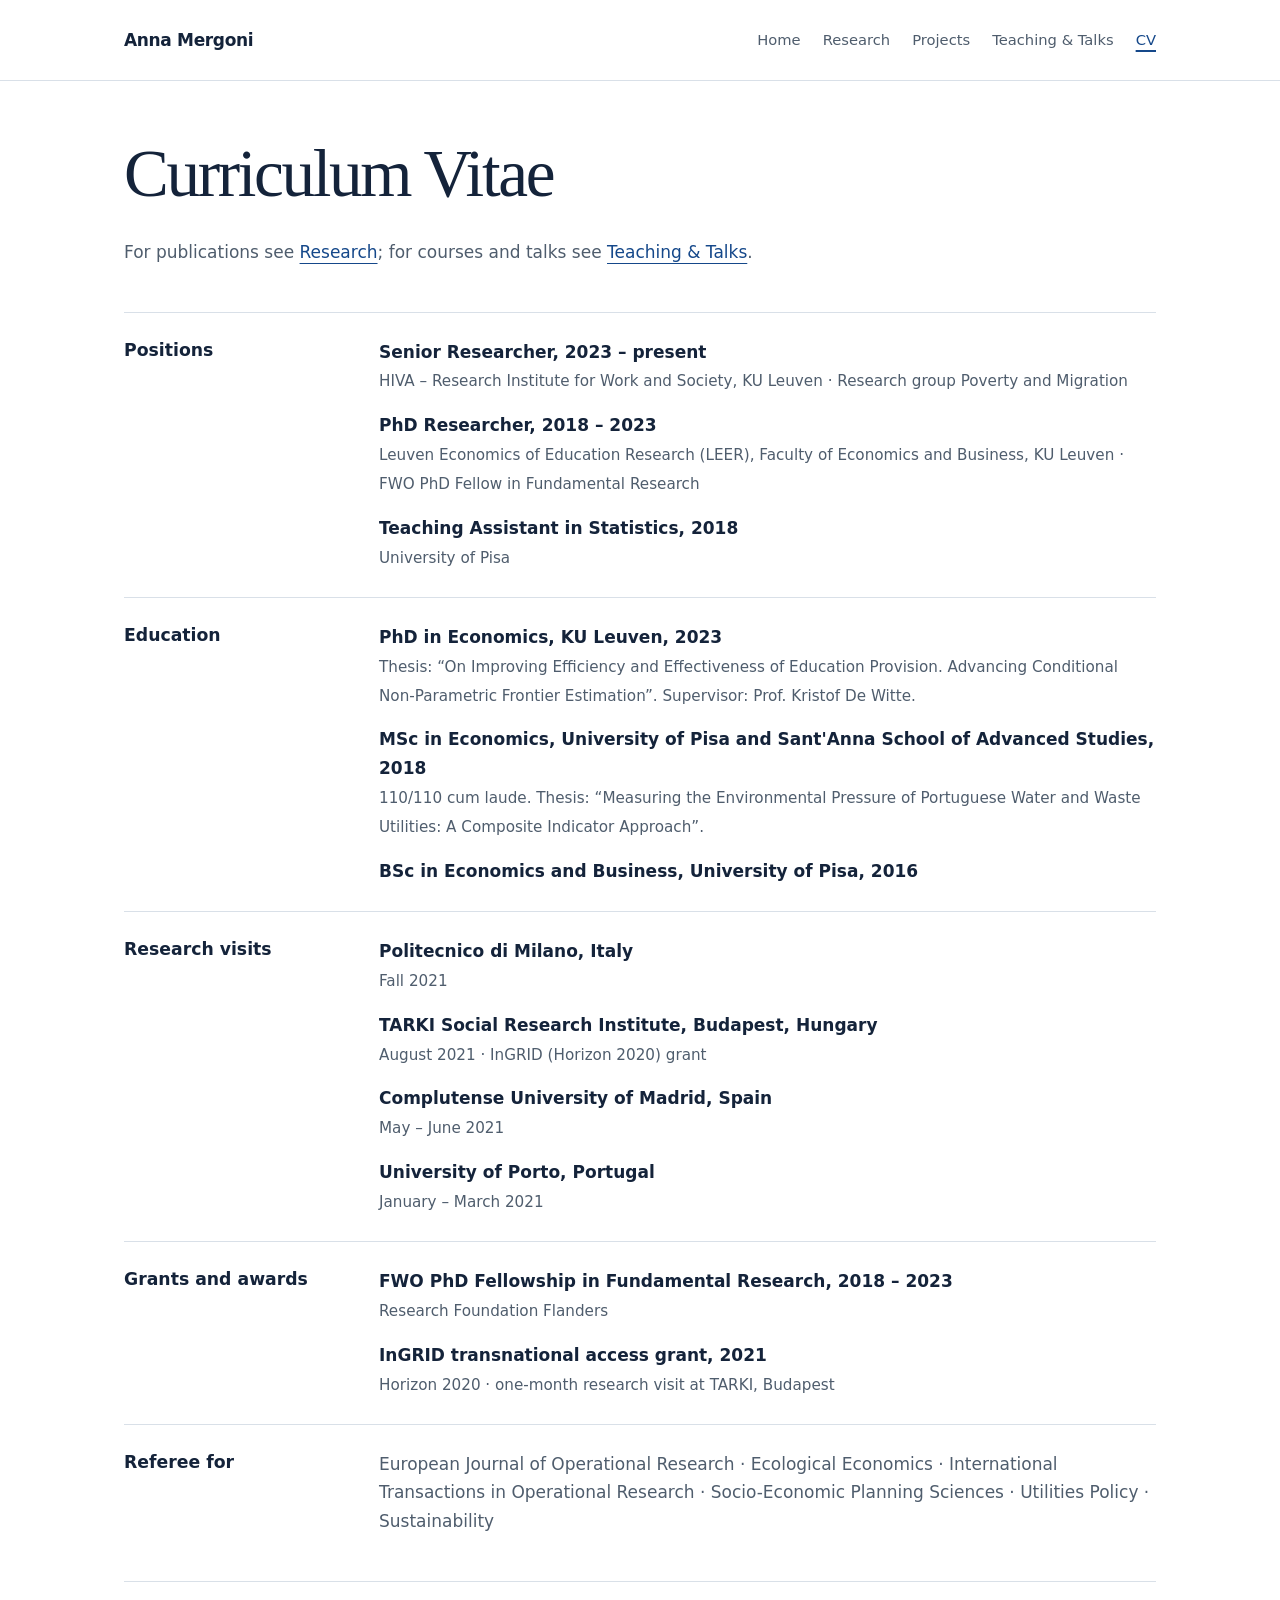
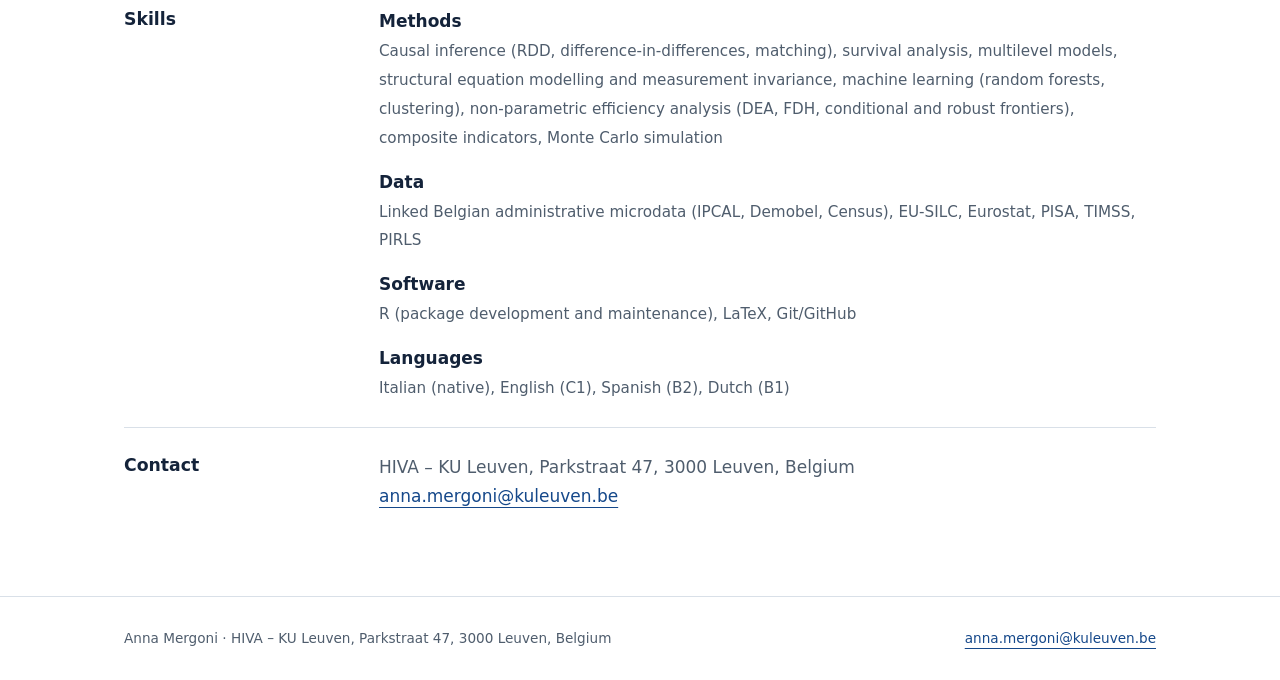
==== cv.html @ 45d725ed "New academic website" ====
<!DOCTYPE html>
<html lang="en">
<head>
  <meta charset="utf-8">
  <meta name="viewport" content="width=device-width, initial-scale=1">
  <title>CV | Anna Mergoni</title>
  <meta name="description" content="Curriculum vitae of Anna Mergoni.">
  <link href="style.css" rel="stylesheet">
</head>

<body>
  <a class="skip" href="#main">Skip to content</a>

  <header>
    <div class="wrap bar">
      <a class="name" href="index.html">Anna Mergoni</a>
      <nav aria-label="Main navigation">
        <a href="index.html">Home</a>
        <a href="research.html">Research</a>
        <a href="projects.html">Projects</a>
        <a href="teaching.html">Teaching &amp; Talks</a>
        <a href="cv.html" aria-current="page">CV</a>
      </nav>
    </div>
  </header>

  <main class="wrap" id="main">
    <div class="page-head">
      <h1>Curriculum Vitae</h1>
      <p>
        For publications see <a href="research.html">Research</a>; for courses and talks see
        <a href="teaching.html">Teaching &amp; Talks</a>.
      </p>
    </div>

    <section class="cv-grid">
      <h2>Positions</h2>
      <div>
        <div class="entry">
          <strong>Senior Researcher, 2023 – present</strong>
          <span>HIVA – Research Institute for Work and Society, KU Leuven · Research group Poverty and Migration</span>
        </div>
        <div class="entry">
          <strong>PhD Researcher, 2018 – 2023</strong>
          <span>Leuven Economics of Education Research (LEER), Faculty of Economics and Business, KU Leuven · FWO PhD Fellow in Fundamental Research</span>
        </div>
        <div class="entry">
          <strong>Teaching Assistant in Statistics, 2018</strong>
          <span>University of Pisa</span>
        </div>
      </div>
    </section>

    <section class="cv-grid">
      <h2>Education</h2>
      <div>
        <div class="entry">
          <strong>PhD in Economics, KU Leuven, 2023</strong>
          <span>Thesis: “On Improving Efficiency and Effectiveness of Education Provision. Advancing Conditional Non-Parametric Frontier Estimation”. Supervisor: Prof. Kristof De Witte.</span>
        </div>
        <div class="entry">
          <strong>MSc in Economics, University of Pisa and Sant'Anna School of Advanced Studies, 2018</strong>
          <span>110/110 cum laude. Thesis: “Measuring the Environmental Pressure of Portuguese Water and Waste Utilities: A Composite Indicator Approach”.</span>
        </div>
        <div class="entry">
          <strong>BSc in Economics and Business, University of Pisa, 2016</strong>
        </div>
      </div>
    </section>

    <section class="cv-grid">
      <h2>Research visits</h2>
      <div>
        <div class="entry"><strong>Politecnico di Milano, Italy</strong><span>Fall 2021</span></div>
        <div class="entry"><strong>TARKI Social Research Institute, Budapest, Hungary</strong><span>August 2021 · InGRID (Horizon 2020) grant</span></div>
        <div class="entry"><strong>Complutense University of Madrid, Spain</strong><span>May – June 2021</span></div>
        <div class="entry"><strong>University of Porto, Portugal</strong><span>January – March 2021</span></div>
      </div>
    </section>

    <section class="cv-grid">
      <h2>Grants and awards</h2>
      <div>
        <div class="entry">
          <strong>FWO PhD Fellowship in Fundamental Research, 2018 – 2023</strong>
          <span>Research Foundation Flanders</span>
        </div>
        <div class="entry">
          <strong>InGRID transnational access grant, 2021</strong>
          <span>Horizon 2020 · one-month research visit at TARKI, Budapest</span>
        </div>
      </div>
    </section>

    <section class="cv-grid">
      <h2>Referee for</h2>
      <p class="quiet">
        European Journal of Operational Research · Ecological Economics · International Transactions in
        Operational Research · Socio-Economic Planning Sciences · Utilities Policy · Sustainability
      </p>
    </section>

    <section class="cv-grid">
      <h2>Skills</h2>
      <div>
        <div class="entry">
          <strong>Methods</strong>
          <span>Causal inference (RDD, difference-in-differences, matching), survival analysis, multilevel models, structural equation modelling and measurement invariance, machine learning (random forests, clustering), non-parametric efficiency analysis (DEA, FDH, conditional and robust frontiers), composite indicators, Monte Carlo simulation</span>
        </div>
        <div class="entry">
          <strong>Data</strong>
          <span>Linked Belgian administrative microdata (IPCAL, Demobel, Census), EU-SILC, Eurostat, PISA, TIMSS, PIRLS</span>
        </div>
        <div class="entry">
          <strong>Software</strong>
          <span>R (package development and maintenance), LaTeX, Git/GitHub</span>
        </div>
        <div class="entry">
          <strong>Languages</strong>
          <span>Italian (native), English (C1), Spanish (B2), Dutch (B1)</span>
        </div>
      </div>
    </section>

    <section class="cv-grid">
      <h2>Contact</h2>
      <p class="quiet">
        HIVA – KU Leuven, Parkstraat 47, 3000 Leuven, Belgium<br>
        <a href="mailto:anna.mergoni@kuleuven.be">anna.mergoni@kuleuven.be</a>
      </p>
    </section>
  </main>

  <footer>
    <div class="wrap">
      <span>Anna Mergoni · HIVA – KU Leuven, Parkstraat 47, 3000 Leuven, Belgium</span>
      <a href="mailto:anna.mergoni@kuleuven.be">anna.mergoni@kuleuven.be</a>
    </div>
  </footer>
</body>
</html>
---- style.css ----
/* Anna Mergoni — personal academic website */

:root {
  --ink: #14233a;
  --muted: #4f5d6d;
  --accent: #15488a;
  --line: #d9e0e8;
  --pale: #f1f5fa;
  --paper: #ffffff;
}

* { box-sizing: border-box; }

html { scroll-behavior: smooth; scroll-padding-top: 100px; }

body {
  margin: 0;
  color: var(--ink);
  background: var(--paper);
  font: 17px/1.7 system-ui, -apple-system, BlinkMacSystemFont, "Segoe UI", sans-serif;
}

a { color: var(--accent); text-underline-offset: 5px; }
a:hover { color: var(--ink); }
a:focus-visible, summary:focus-visible { outline: 3px solid var(--accent); outline-offset: 6px; }

h1, h2, h3, p { margin-top: 0; }
h1, h2, h3 { font-family: Georgia, "Times New Roman", serif; font-weight: 400; line-height: 1.14; }
h1 { font-size: clamp(3rem, 7vw, 5.4rem); letter-spacing: -.035em; margin-bottom: 25px; }
h2 { font-size: clamp(1.8rem, 3.5vw, 2.5rem); letter-spacing: -.02em; margin-bottom: 18px; }
h3 { font-size: 1.5rem; margin-bottom: 12px; }
p { margin-bottom: 20px; }

.wrap { max-width: 1120px; margin: auto; padding: 0 44px; }

.skip { position: absolute; top: -100px; }
.skip:focus { top: 10px; z-index: 10; background: #fff; padding: 10px; }

/* Header */
header {
  background: rgba(255, 255, 255, .97);
  border-bottom: 1px solid var(--line);
  position: sticky;
  top: 0;
  z-index: 5;
}
.bar { display: flex; justify-content: space-between; align-items: center; gap: 20px; min-height: 80px; }
.name { font-weight: 650; letter-spacing: -.02em; color: var(--ink); text-decoration: none; }
nav { display: flex; gap: 22px; flex-wrap: wrap; }
nav a { font-size: .92rem; text-decoration: none; color: var(--muted); }
nav a:hover { text-decoration: underline; }
nav a[aria-current=page] { color: var(--accent); text-decoration: underline; text-decoration-thickness: 2px; }

/* Home */
.hero { padding: 85px 0 80px; display: grid; grid-template-columns: 1fr 280px; gap: 70px; }
.eyebrow {
  color: var(--accent);
  font-size: .8rem;
  letter-spacing: .13em;
  text-transform: uppercase;
  font-weight: 650;
  margin-bottom: 24px;
}
.intro { font-size: 1.17rem; max-width: 700px; }
.hero > div > p { max-width: 700px; }
.hero aside {
  align-self: end;
  border-top: 3px solid var(--accent);
  padding-top: 24px;
  color: var(--muted);
  font-size: .95rem;
}
.hero aside strong { display: block; color: var(--ink); margin-bottom: 8px; font-weight: 600; }
.hero aside p:last-of-type { margin-bottom: 14px; }
.cta { display: flex; gap: 24px; flex-wrap: wrap; }

.profiles { display: flex; align-items: center; gap: 12px; margin-top: 26px; }
.profile-icon {
  display: inline-flex;
  align-items: center;
  justify-content: center;
  width: 44px;
  height: 44px;
  border: 1px solid var(--line);
  border-radius: 50%;
  color: var(--accent);
  text-decoration: none;
  transition: color 150ms ease, background-color 150ms ease, border-color 150ms ease;
}
.profile-icon:hover { color: #fff; background: var(--accent); border-color: var(--accent); }
.profile-icon svg { display: block; width: 24px; height: 24px; fill: currentColor; }

/* Inner pages */
.page-head { padding: 55px 0 25px; max-width: 820px; }
.page-head h1 { font-size: clamp(2.6rem, 6vw, 4.2rem); }
.page-head p { color: var(--muted); }

.jump { display: flex; gap: 22px; flex-wrap: wrap; padding: 0 0 30px; font-size: .95rem; }

.section { padding: 42px 0; border-top: 1px solid var(--line); }

/* Research focus panel */
.focus {
  background: var(--pale);
  border-top: 3px solid var(--accent);
  padding: 30px;
  margin: 0 0 38px;
}
.focus-grid { display: grid; grid-template-columns: repeat(3, 1fr); gap: 28px 34px; }
.focus-item h3 { font: 650 1.1rem/1.4 system-ui, -apple-system, sans-serif; margin: 0 0 10px; }
.focus-item p { font-size: .98rem; line-height: 1.65; color: #3e4c5c; margin: 0; }

/* Publications */
.publication { padding: 14px 0; border-top: 1px solid var(--line); }
.publication:first-of-type { border-top: 0; }
.publication h3 { font: 600 1rem/1.5 system-ui, -apple-system, sans-serif; margin: 0 0 4px; }
.publication h3 a { color: var(--ink); text-decoration: none; }
.publication h3 a:hover { color: var(--accent); text-decoration: underline; }
.publication p { color: var(--muted); font-size: .94rem; line-height: 1.55; margin: 0 0 4px; }
.publication em { color: var(--ink); }
.links { display: flex; gap: 15px; flex-wrap: wrap; font-size: .9rem; }
.label { font-size: .8rem; color: var(--accent); font-weight: 600; letter-spacing: .04em; text-transform: uppercase; }

/* Projects */
.project { max-width: 880px; padding: 28px 0; border-top: 1px solid var(--line); }
.project h3 { line-height: 1.3; margin: 0 0 8px; }
.project h3 a { color: var(--ink); text-decoration: none; }
.project h3 a:hover { color: var(--accent); text-decoration: underline; }
.project p.label { color: var(--accent); margin: 0 0 8px; }
.project .meta { color: var(--accent); font-size: .95rem; margin: 0 0 12px; }
.project p { color: var(--muted); margin-bottom: 12px; }

/* Teaching & CV rows */
.course { display: grid; grid-template-columns: 150px 1fr; gap: 25px; padding: 20px 0; border-top: 1px solid var(--line); }
.course h3 { font: 600 1.05rem/1.5 system-ui, -apple-system, sans-serif; margin: 0 0 6px; }
.course h3 a { color: var(--ink); text-decoration: none; }
.course h3 a:hover { color: var(--accent); text-decoration: underline; }
.course p { margin: 0; color: var(--muted); font-size: .95rem; }
.date { color: var(--accent); font-size: .9rem; }

.cv-grid { display: grid; grid-template-columns: 220px 1fr; gap: 35px; padding: 25px 0; border-top: 1px solid var(--line); }
.cv-grid h2 { font: 600 1.08rem/1.5 system-ui, -apple-system, sans-serif; letter-spacing: 0; margin: 0; }
.entry { margin-bottom: 16px; }
.entry:last-child { margin-bottom: 0; }
.entry strong { display: block; font-weight: 600; }
.entry span { color: var(--muted); font-size: .95rem; }

.quiet { color: var(--muted); }

footer { border-top: 1px solid var(--line); padding: 30px 0; margin-top: 40px; font-size: .85rem; color: var(--muted); }
footer .wrap { display: flex; justify-content: space-between; gap: 20px; flex-wrap: wrap; }

@media (max-width: 900px) {
  .focus-grid { grid-template-columns: 1fr; gap: 24px; }
}

@media (max-width: 800px) {
  .wrap { padding: 0 20px; }
  .bar { flex-wrap: wrap; gap: 10px; padding-top: 16px; padding-bottom: 16px; min-height: 0; }
  nav { gap: 16px; }
  .hero { grid-template-columns: 1fr; gap: 30px; padding: 50px 0; }
  .focus { padding: 22px; }
  .course, .cv-grid { grid-template-columns: 1fr; gap: 6px; }
  h1 { font-size: 3.4rem; }
}

@media (prefers-reduced-motion: reduce) {
  html { scroll-behavior: auto; }
  .profile-icon { transition: none; }
}

@media print {
  header, footer, .jump { display: none; }
  body { font-size: 11pt; }
  .wrap { padding: 0; }
  .hero, .section { padding: 20px 0; }
}
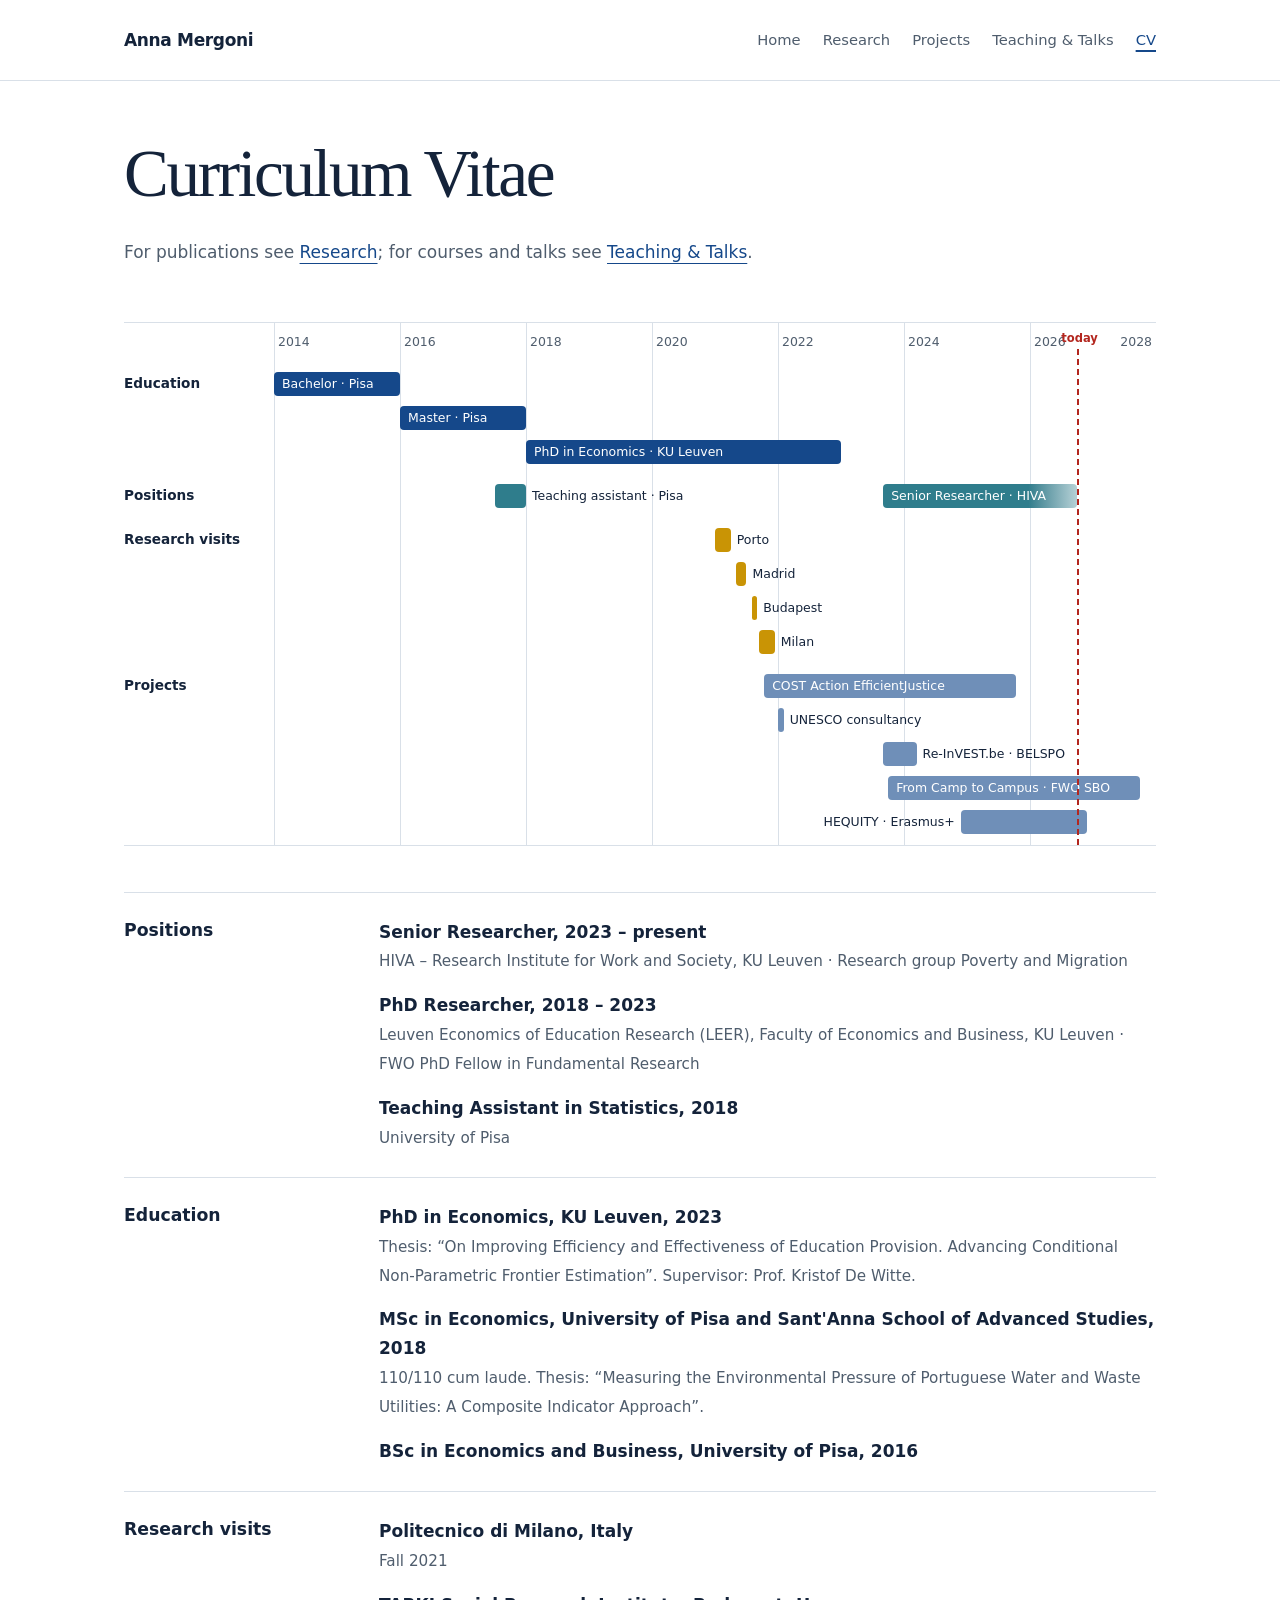
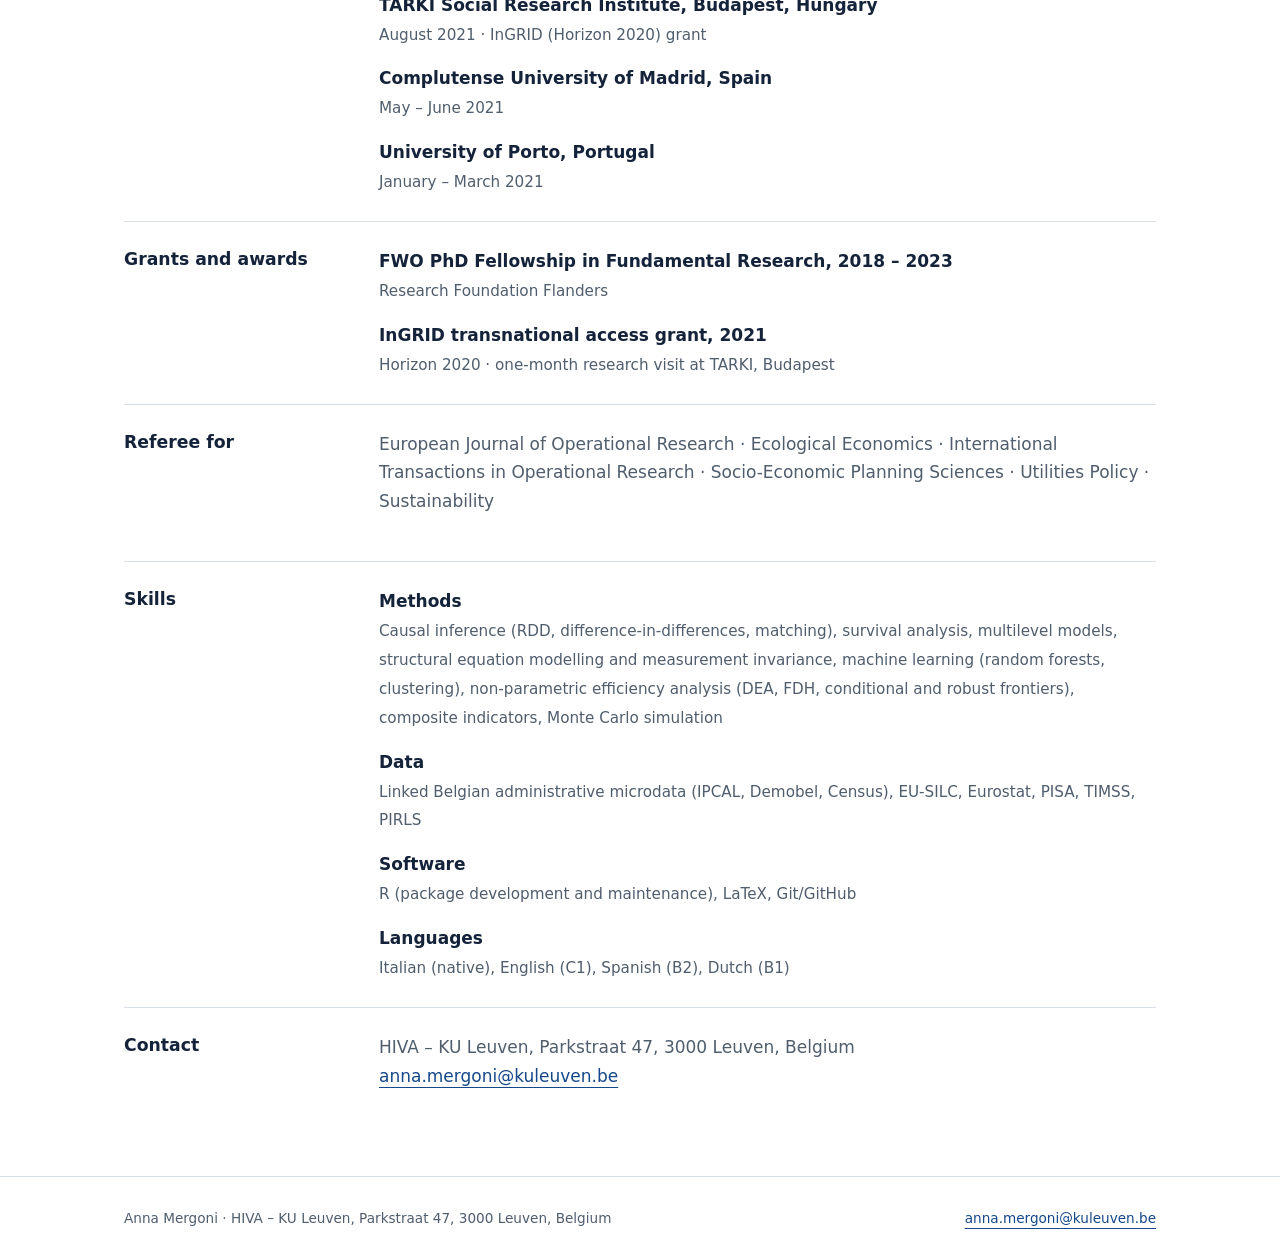
==== commit 6c8a7285: "Update website" ====
--- a/cv.html
+++ b/cv.html
@@ -33,6 +33,94 @@
       </p>
     </div>
 
+    <p class="tl-hint">Swipe sideways to see the full timeline.</p>
+    <section class="timeline-wrap" aria-labelledby="timeline-title">
+      <h2 id="timeline-title" class="visually-hidden">Timeline</h2>
+      <div class="timeline" role="list">
+        <div class="tl-axis" aria-hidden="true"><span></span><span style="--s:2014">2014</span><span style="--s:2016">2016</span><span style="--s:2018">2018</span><span style="--s:2020">2020</span><span style="--s:2022">2022</span><span style="--s:2024">2024</span><span style="--s:2026">2026</span><span style="--s:2028">2028</span></div>
+        <div class="tl-row tl-edu tl-first" role="listitem">
+          <span class="tl-label">Education</span>
+          <div class="tl-track">
+            <span class="tl-bar " style="--s:2014;--e:2016" title="Bachelor in Economics and Business, University of Pisa, 2014 – 2016"><span>Bachelor · Pisa</span></span>
+          </div>
+        </div>
+        <div class="tl-row tl-edu" role="listitem">
+          <span class="tl-label"></span>
+          <div class="tl-track">
+            <span class="tl-bar " style="--s:2016;--e:2018" title="Master in Economics, University of Pisa and Sant'Anna School of Advanced Studies, 2016 – 2018, 110/110 cum laude"><span>Master · Pisa</span></span>
+          </div>
+        </div>
+        <div class="tl-row tl-edu" role="listitem">
+          <span class="tl-label"></span>
+          <div class="tl-track">
+            <span class="tl-bar " style="--s:2018;--e:2023" title="PhD in Economics, KU Leuven, 2018 – 2023, FWO PhD Fellowship"><span>PhD in Economics · KU Leuven</span></span>
+          </div>
+        </div>
+        <div class="tl-row tl-pos tl-first" role="listitem">
+          <span class="tl-label">Positions</span>
+          <div class="tl-track">
+            <span class="tl-bar out" style="--s:2017.5;--e:2018" title="Teaching assistant in Statistics, University of Pisa, during the second year of the Master"><span>Teaching assistant · Pisa</span></span>
+            <span class="tl-bar now" style="--s:2023.67;--e:2026.75" title="Since 2023, research group Poverty and Migration"><span>Senior Researcher · HIVA</span></span>
+          </div>
+        </div>
+        <div class="tl-row tl-vis tl-first" role="listitem">
+          <span class="tl-label">Research visits</span>
+          <div class="tl-track">
+            <span class="tl-bar out" style="--s:2021.0;--e:2021.25" title="University of Porto, January – March 2021"><span>Porto</span></span>
+          </div>
+        </div>
+        <div class="tl-row tl-vis" role="listitem">
+          <span class="tl-label"></span>
+          <div class="tl-track">
+            <span class="tl-bar out" style="--s:2021.33;--e:2021.5" title="Complutense University of Madrid, May – June 2021"><span>Madrid</span></span>
+          </div>
+        </div>
+        <div class="tl-row tl-vis" role="listitem">
+          <span class="tl-label"></span>
+          <div class="tl-track">
+            <span class="tl-bar out" style="--s:2021.58;--e:2021.67" title="TARKI Social Research Institute, August 2021"><span>Budapest</span></span>
+          </div>
+        </div>
+        <div class="tl-row tl-vis" role="listitem">
+          <span class="tl-label"></span>
+          <div class="tl-track">
+            <span class="tl-bar out" style="--s:2021.7;--e:2021.95" title="Politecnico di Milano, Fall 2021"><span>Milan</span></span>
+          </div>
+        </div>
+        <div class="tl-row tl-proj tl-first" role="listitem">
+          <span class="tl-label">Projects</span>
+          <div class="tl-track">
+            <span class="tl-bar " style="--s:2021.78;--e:2025.78" title="COST Action CA20131, member until October 2025"><span>COST Action EfficientJustice</span></span>
+          </div>
+        </div>
+        <div class="tl-row tl-proj" role="listitem">
+          <span class="tl-label"></span>
+          <div class="tl-track">
+            <span class="tl-bar out" style="--s:2022;--e:2022.09" title="Consultancy for UNESCO RCEP, Sharjah: Measuring and Improving Productive Efficiency in Education in the UAE (early 2022, about one month)"><span>UNESCO consultancy</span></span>
+          </div>
+        </div>
+        <div class="tl-row tl-proj" role="listitem">
+          <span class="tl-label"></span>
+          <div class="tl-track">
+            <span class="tl-bar out" style="--s:2023.67;--e:2024.2" title="Anti-poverty policies in Belgium (BELSPO). Project December 2019 – March 2024; my involvement from September 2023"><span>Re-InVEST.be · BELSPO</span></span>
+          </div>
+        </div>
+        <div class="tl-row tl-proj" role="listitem">
+          <span class="tl-label"></span>
+          <div class="tl-track">
+            <span class="tl-bar " style="--s:2023.75;--e:2027.75" title="FWO Strategic Basic Research, October 2023 – September 2027"><span>From Camp to Campus · FWO SBO</span></span>
+          </div>
+        </div>
+        <div class="tl-row tl-proj" role="listitem">
+          <span class="tl-label"></span>
+          <div class="tl-track">
+            <span class="tl-bar left" style="--s:2024.9;--e:2026.9" title="Erasmus+ KA220-HED, two-year project 2024 – 2026"><span>HEQUITY · Erasmus+</span></span>
+          </div>
+        </div>
+        <div class="tl-now" style="--s:2026.75" aria-hidden="true"><span>today</span></div>
+      </div>
+    </section>
+
     <section class="cv-grid">
       <h2>Positions</h2>
       <div>
@@ -130,6 +218,14 @@
       </p>
     </section>
   </main>
+
+  <script>
+    // On narrow screens, start the timeline at the most recent years
+    window.addEventListener("load", () => {
+      const tl = document.querySelector(".timeline-wrap");
+      if (tl && matchMedia("(max-width: 800px)").matches) tl.scrollLeft = tl.scrollWidth;
+    });
+  </script>
 
   <footer>
     <div class="wrap">
--- a/style.css
+++ b/style.css
@@ -52,7 +52,7 @@
 nav a[aria-current=page] { color: var(--accent); text-decoration: underline; text-decoration-thickness: 2px; }
 
 /* Home */
-.hero { padding: 85px 0 80px; display: grid; grid-template-columns: 1fr 280px; gap: 70px; }
+.hero { padding-top: 85px; padding-bottom: 80px; display: grid; grid-template-columns: 1fr 280px; gap: 70px; }
 .eyebrow {
   color: var(--accent);
   font-size: .8rem;
@@ -158,7 +158,7 @@
   .wrap { padding: 0 20px; }
   .bar { flex-wrap: wrap; gap: 10px; padding-top: 16px; padding-bottom: 16px; min-height: 0; }
   nav { gap: 16px; }
-  .hero { grid-template-columns: 1fr; gap: 30px; padding: 50px 0; }
+  .hero { grid-template-columns: 1fr; gap: 30px; padding-top: 50px; padding-bottom: 50px; }
   .focus { padding: 22px; }
   .course, .cv-grid { grid-template-columns: 1fr; gap: 6px; }
   h1 { font-size: 3.4rem; }
@@ -175,3 +175,124 @@
   .wrap { padding: 0; }
   .hero, .section { padding: 20px 0; }
 }
+
+/* Home: map of places (canvas drawn by map.js) */
+.places {
+  --gold: #eaaf00;
+  background: linear-gradient(120deg, #071a2e 0%, #0a2540 50%, #0f3155 100%);
+  color: #bccadc;
+  padding: 70px 0 60px;
+  margin-bottom: -40px;
+}
+.places .eyebrow { color: var(--gold); }
+.places h2 { color: #fff; }
+.places-head { max-width: 760px; margin-bottom: 30px; }
+.map-frame { position: relative; }
+#world-canvas { display: block; width: 100%; }
+.map-tip {
+  position: absolute;
+  transform: translate(-50%, calc(-100% - 16px));
+  background: #0a2540;
+  border: 1px solid var(--gold);
+  color: #fff;
+  padding: 6px 12px;
+  font-size: .82rem;
+  line-height: 1.4;
+  white-space: nowrap;
+  pointer-events: none;
+  box-shadow: 0 8px 24px rgba(0, 0, 0, .35);
+}
+.map-tip strong { display: block; font-weight: 600; }
+.map-tip span { color: #c9d6e4; font-size: .76rem; }
+
+.places-grid { display: grid; grid-template-columns: 1fr 1.25fr; gap: 36px; align-items: start; margin-top: 30px; }
+.place-panel {
+  background: rgba(255, 255, 255, .05);
+  border-top: 3px solid var(--gold);
+  padding: 22px 24px;
+}
+.place-panel .label { color: var(--gold); margin-bottom: 4px; }
+.place-panel h3 { color: #fff; font-size: 1.7rem; margin-bottom: 14px; }
+.place-panel ul { list-style: none; padding: 0; margin: 0; }
+.place-panel li { font-size: .92rem; line-height: 1.5; padding: 10px 0; border-top: 1px solid rgba(255, 255, 255, .1); }
+.tag { display: block; font-size: .72rem; font-weight: 650; letter-spacing: .08em; text-transform: uppercase; color: #8fb4e3; margin-bottom: 2px; }
+
+.place-list { display: flex; flex-wrap: wrap; gap: 10px; align-content: flex-start; }
+.place-list button {
+  font: inherit;
+  font-size: .88rem;
+  color: #dbe6f2;
+  background: transparent;
+  border: 1px solid rgba(255, 255, 255, .25);
+  border-radius: 999px;
+  padding: 6px 16px;
+  cursor: pointer;
+}
+.place-list button:hover { border-color: var(--gold); color: #fff; }
+.place-list button[aria-pressed=true] { background: var(--gold); border-color: var(--gold); color: #0a2540; font-weight: 600; }
+.place-list button:focus-visible { outline: 3px solid var(--gold); outline-offset: 3px; }
+
+@media (max-width: 900px) {
+  .places-grid { grid-template-columns: 1fr; gap: 20px; }
+}
+
+/* CV: Gantt-style timeline. Bars are placed with --s (start) and --e (end) as decimal years on a 2014–2028 axis. */
+.visually-hidden { position: absolute; width: 1px; height: 1px; overflow: hidden; clip: rect(0 0 0 0); white-space: nowrap; }
+.timeline-wrap { overflow-x: auto; margin: 10px 0 40px; padding-bottom: 6px; }
+.timeline {
+  --from: 2014;
+  --span: 14;
+  --label: 150px;
+  position: relative;
+  min-width: 760px;
+  padding: 34px 0 6px;
+  border-top: 1px solid var(--line);
+  border-bottom: 1px solid var(--line);
+  background-image: repeating-linear-gradient(90deg, var(--line) 0 1px, transparent 1px calc(100% / 7));
+  background-position: var(--label) 0;
+  background-size: calc(100% - var(--label)) 100%;
+  background-repeat: no-repeat;
+}
+.tl-axis { position: absolute; top: 8px; left: var(--label); right: 0; height: 20px; font-size: .78rem; color: var(--muted); }
+.tl-axis span[style] { position: absolute; left: calc((var(--s) - var(--from)) / var(--span) * 100%); transform: translateX(4px); }
+.tl-row { display: grid; grid-template-columns: var(--label) 1fr; align-items: center; min-height: 34px; }
+.tl-row.tl-first { margin-top: 10px; }
+.tl-label { font-size: .85rem; font-weight: 600; color: var(--ink); padding-right: 12px; }
+.tl-track { position: relative; height: 34px; }
+.tl-bar {
+  --c: var(--accent);
+  position: absolute;
+  top: 5px;
+  height: 24px;
+  left: calc((var(--s) - var(--from)) / var(--span) * 100%);
+  width: calc((var(--e) - var(--s)) / var(--span) * 100%);
+  background: var(--c);
+  border-radius: 4px;
+  color: #fff;
+  font-size: .78rem;
+  line-height: 24px;
+  white-space: nowrap;
+}
+.tl-bar > span { padding: 0 8px; display: block; overflow: hidden; text-overflow: ellipsis; }
+.tl-bar.out > span { position: absolute; left: 100%; overflow: visible; color: var(--ink); padding-left: 6px; }
+.tl-bar.now { background: linear-gradient(90deg, var(--c) 75%, color-mix(in srgb, var(--c) 35%, #fff)); }
+.tl-edu .tl-bar { --c: #15488a; }
+.tl-pos .tl-bar { --c: #2f7d8c; }
+.tl-vis .tl-bar { --c: #c99405; }
+.tl-proj .tl-bar { --c: #6f8fb8; }
+.tl-now {
+  position: absolute;
+  top: 26px;
+  bottom: 0;
+  left: calc(var(--label) + (100% - var(--label)) * (var(--s) - 2014) / 14);
+  border-left: 2px dashed #b3261e;
+}
+.tl-now span { position: absolute; top: -20px; left: -18px; font-size: .72rem; color: #b3261e; font-weight: 600; }
+.tl-hint { display: none; font-size: .8rem; color: var(--muted); margin: 0 0 6px; }
+@media (max-width: 800px) {
+  .tl-hint { display: block; }
+  .timeline { --label: 110px; }
+  .tl-label { position: sticky; left: 0; z-index: 1; background: var(--paper); align-self: stretch; display: flex; align-items: center; font-size: .78rem; }
+}
+.tl-axis span[style]:last-child { transform: translateX(calc(-100% - 4px)); }
+.tl-bar.left > span { position: absolute; right: 100%; overflow: visible; color: var(--ink); padding-right: 6px; }
